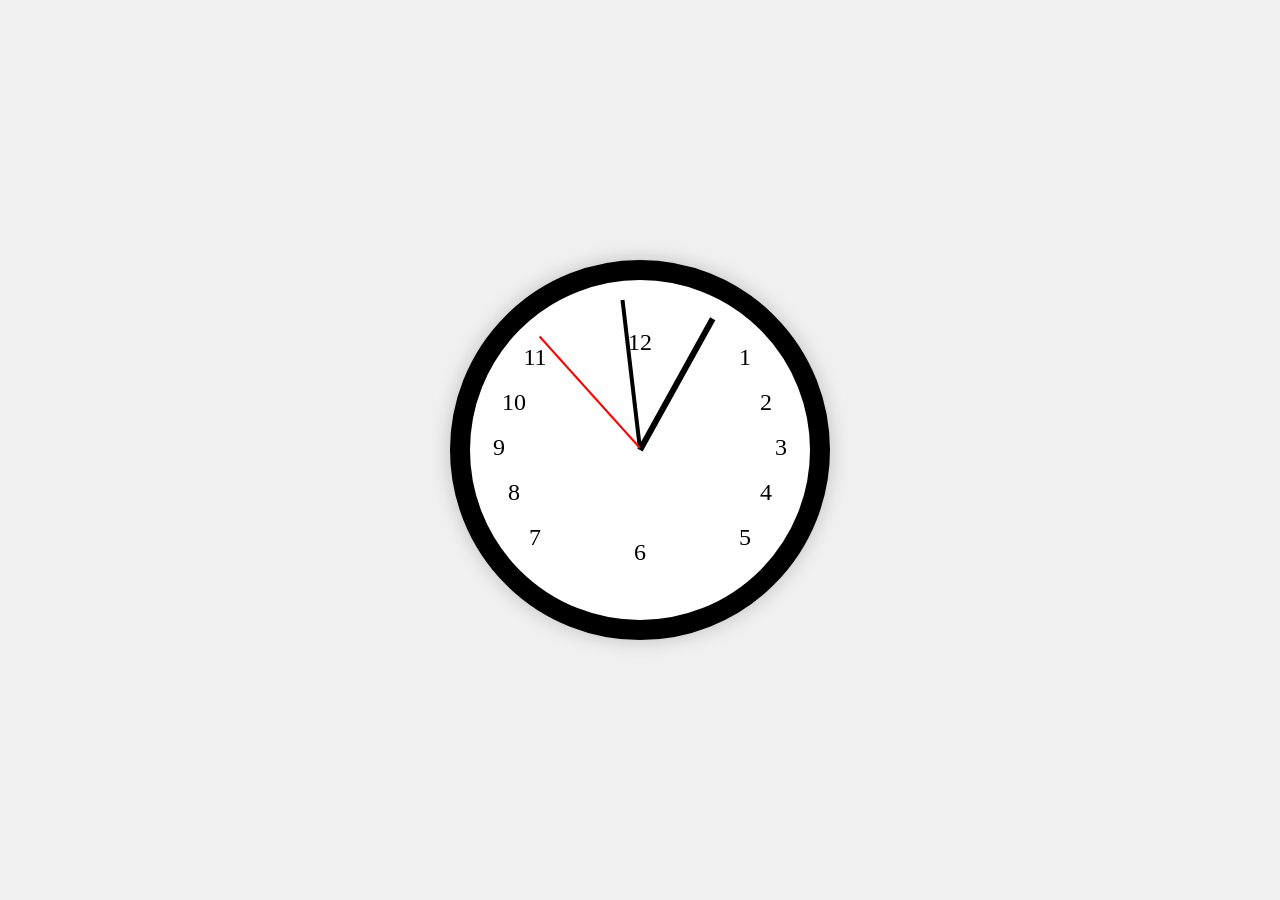
==== Analog-Clock/index.html @ b73c1699 "first commit" ====
<!DOCTYPE html>
<html lang="en">

<head>
    <meta charset="UTF-8">
    <meta name="viewport" content="width=device-width, initial-scale=1.0">
    <title>Analog Clock</title>
    <link rel="stylesheet" href="styles.css">
</head>

<body>
    <div class="clock">
       
        <div class="clock-face"> 
            <div class="number number1">1</div>   
            <div class="number number2">2</div>
            <div class="number number3">3</div>
            <div class="number number4">4</div>
            <div class="number number5">5</div>
            <div class="number number6">6</div>
            <div class="number number7">7</div>
            <div class="number number8">8</div>
            <div class="number number9">9</div>
            <div class="number number10">10</div>
            <div class="number number11">11</div>
            <div class="number number12">12</div>
            <div class="hand hour-hand"></div>
            <div class="hand minute-hand"></div>
            <div class="hand second-hand"></div>      
        </div>
    </div>
    <script src="script.js"></script>
</body>

</html>
---- Analog-Clock/styles.css ----
/* styles.css */
body {
    display: flex;
    justify-content: center;
    align-items: center;
    height: 100vh;
    background: #f0f0f0;
    margin: 0;
}

.clock {
    width: 300px;
    height: 300px;
    border: 20px solid rgb(0, 0, 0);
    border-radius: 400%;
    position: relative;
    padding: 20px;
    box-shadow: 0 0 20px rgba(0, 0, 0, 0.2);
    background: white;
}

.clock-face {
    position: relative;
    width: 100%;
    height: 100%;
    transform: translateY(-3px); /* Fix for the hands positioning */
}

.hand {
    width: 50%;
    background: black;
    position: absolute;
    top: 50%;
    transform-origin: 100%;
    transform: rotate(90deg);
    transition: all 0.05s;
    transition-timing-function: cubic-bezier(0.1, 2.7, 0.58, 1);
}

.hour-hand {
    height: 6px;
}

.minute-hand {
    height: 4px;
}

.second-hand {
    height: 2px;
    background: red;
}

.number {
    position: absolute;
    font-size: 24px;
    transform: translate(-50%, -50%);
}

.number1  { top: 20%; left: 85%; }
.number2  { top: 35%; left: 92%; }
.number3  { top: 50%; left: 97%; }
.number4  { top: 65%; left: 92%; }
.number5  { top: 80%; left: 85%; }
.number6  { top: 85%; left: 50%; }
.number7  { top: 80%; left: 15%; }
.number8  { top: 65%; left: 8%; }
.number9  { top: 50%; left: 3%; }
.number10 { top: 35%; left: 8%; }
.number11 { top: 20%; left: 15%; }
.number12 { top: 15%; left: 50%; }
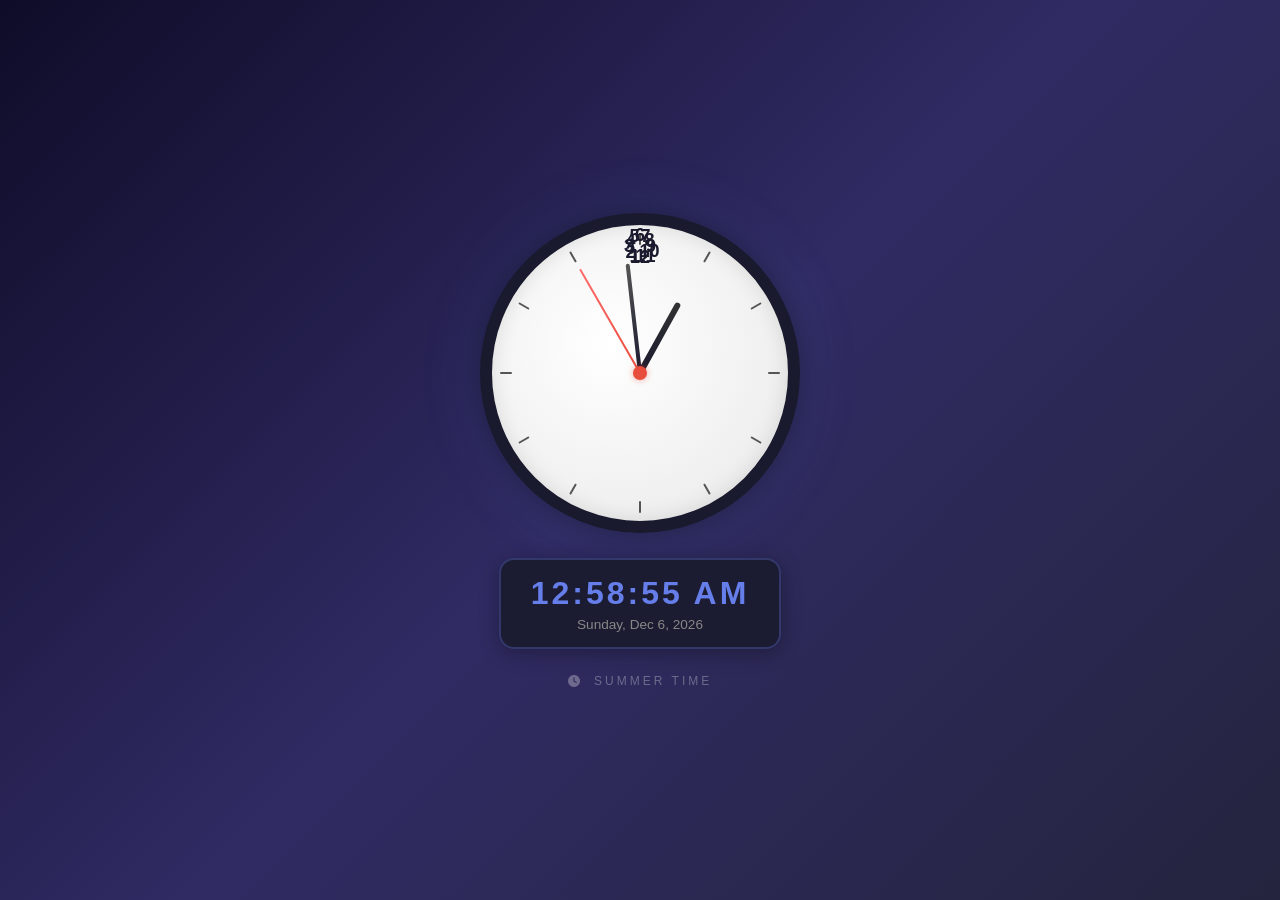
==== commit 86fe1e04: "Upgrade Analog-Clock with tick marks, digital display, responsive design, and remove .vscode" ====
--- a/Analog-Clock/index.html
+++ b/Analog-Clock/index.html
@@ -1,35 +1,66 @@
 <!DOCTYPE html>
 <html lang="en">
-
 <head>
     <meta charset="UTF-8">
     <meta name="viewport" content="width=device-width, initial-scale=1.0">
     <title>Analog Clock</title>
     <link rel="stylesheet" href="styles.css">
+    <link rel="stylesheet" href="https://cdnjs.cloudflare.com/ajax/libs/font-awesome/6.4.0/css/all.min.css">
 </head>
+<body>
+    <div class="clock-wrapper">
+        <div class="clock">
+            <div class="clock-face">
+                <!-- Tick marks -->
+                <div class="tick tick-hour" style="--i:0"></div>
+                <div class="tick tick-hour" style="--i:1"></div>
+                <div class="tick tick-hour" style="--i:2"></div>
+                <div class="tick tick-hour" style="--i:3"></div>
+                <div class="tick tick-hour" style="--i:4"></div>
+                <div class="tick tick-hour" style="--i:5"></div>
+                <div class="tick tick-hour" style="--i:6"></div>
+                <div class="tick tick-hour" style="--i:7"></div>
+                <div class="tick tick-hour" style="--i:8"></div>
+                <div class="tick tick-hour" style="--i:9"></div>
+                <div class="tick tick-hour" style="--i:10"></div>
+                <div class="tick tick-hour" style="--i:11"></div>
 
-<body>
-    <div class="clock">
-       
-        <div class="clock-face"> 
-            <div class="number number1">1</div>   
-            <div class="number number2">2</div>
-            <div class="number number3">3</div>
-            <div class="number number4">4</div>
-            <div class="number number5">5</div>
-            <div class="number number6">6</div>
-            <div class="number number7">7</div>
-            <div class="number number8">8</div>
-            <div class="number number9">9</div>
-            <div class="number number10">10</div>
-            <div class="number number11">11</div>
-            <div class="number number12">12</div>
-            <div class="hand hour-hand"></div>
-            <div class="hand minute-hand"></div>
-            <div class="hand second-hand"></div>      
+                <!-- Numbers -->
+                <div class="number" style="--i:0"><span>12</span></div>
+                <div class="number" style="--i:1"><span>1</span></div>
+                <div class="number" style="--i:2"><span>2</span></div>
+                <div class="number" style="--i:3"><span>3</span></div>
+                <div class="number" style="--i:4"><span>4</span></div>
+                <div class="number" style="--i:5"><span>5</span></div>
+                <div class="number" style="--i:6"><span>6</span></div>
+                <div class="number" style="--i:7"><span>7</span></div>
+                <div class="number" style="--i:8"><span>8</span></div>
+                <div class="number" style="--i:9"><span>9</span></div>
+                <div class="number" style="--i:10"><span>10</span></div>
+                <div class="number" style="--i:11"><span>11</span></div>
+
+                <!-- Hands -->
+                <div class="hand hour-hand"></div>
+                <div class="hand minute-hand"></div>
+                <div class="hand second-hand"></div>
+
+                <!-- Center dot -->
+                <div class="center-dot"></div>
+            </div>
+        </div>
+
+        <!-- Digital display -->
+        <div class="digital-display">
+            <div class="digital-time" id="digitalTime">00:00:00</div>
+            <div class="digital-date" id="digitalDate">Loading...</div>
+        </div>
+
+        <!-- Brand -->
+        <div class="brand">
+            <i class="fas fa-clock"></i> SUMMER TIME
         </div>
     </div>
+
     <script src="script.js"></script>
 </body>
-
 </html>
--- a/Analog-Clock/styles.css
+++ b/Analog-Clock/styles.css
@@ -1,70 +1,205 @@
-/* styles.css */
+* {
+    margin: 0;
+    padding: 0;
+    box-sizing: border-box;
+}
+
 body {
     display: flex;
     justify-content: center;
     align-items: center;
-    height: 100vh;
-    background: #f0f0f0;
-    margin: 0;
-}
-
+    min-height: 100vh;
+    background: linear-gradient(135deg, #0f0c29, #302b63, #24243e);
+    font-family: 'Segoe UI', Arial, sans-serif;
+    overflow: hidden;
+}
+
+.clock-wrapper {
+    display: flex;
+    flex-direction: column;
+    align-items: center;
+    gap: 25px;
+}
+
+/* ===== Clock Face ===== */
 .clock {
-    width: 300px;
-    height: 300px;
-    border: 20px solid rgb(0, 0, 0);
-    border-radius: 400%;
+    width: 320px;
+    height: 320px;
+    border-radius: 50%;
+    background: radial-gradient(circle at 40% 40%, #ffffff, #e8e8e8);
+    border: 12px solid #1a1a2e;
     position: relative;
-    padding: 20px;
-    box-shadow: 0 0 20px rgba(0, 0, 0, 0.2);
-    background: white;
+    box-shadow:
+        0 0 30px rgba(0, 0, 0, 0.4),
+        0 0 60px rgba(102, 126, 234, 0.2),
+        inset 0 0 20px rgba(0, 0, 0, 0.1);
 }
 
 .clock-face {
     position: relative;
     width: 100%;
     height: 100%;
-    transform: translateY(-3px); /* Fix for the hands positioning */
-}
-
+    border-radius: 50%;
+}
+
+/* ===== Tick Marks ===== */
+.tick {
+    position: absolute;
+    top: 0;
+    left: 50%;
+    width: 2px;
+    height: 100%;
+    transform-origin: center center;
+    transform: translateX(-50%) rotate(calc(var(--i) * 30deg));
+}
+
+.tick::before {
+    content: '';
+    position: absolute;
+    top: 8px;
+    left: 50%;
+    transform: translateX(-50%);
+    width: 2px;
+    height: 12px;
+    background: #555;
+    border-radius: 2px;
+}
+
+/* ===== Numbers ===== */
+.number {
+    position: absolute;
+    top: 50%;
+    left: 50%;
+    width: 100%;
+    height: 100%;
+    display: flex;
+    justify-content: center;
+    transform-origin: center center;
+    transform: translate(-50%, -50%) rotate(calc(var(--i) * 30deg));
+}
+
+.number span {
+    display: block;
+    margin-top: 22px;
+    font-size: 18px;
+    font-weight: 700;
+    color: #1a1a2e;
+    transform: rotate(calc(var(--i) * -30deg));
+    user-select: none;
+}
+
+/* ===== Hands ===== */
 .hand {
-    width: 50%;
-    background: black;
+    position: absolute;
+    bottom: 50%;
+    left: 50%;
+    transform-origin: bottom center;
+    border-radius: 4px;
+}
+
+.hour-hand {
+    width: 6px;
+    height: 80px;
+    background: linear-gradient(to top, #1a1a2e, #333);
+    margin-left: -3px;
+    z-index: 3;
+    transition: none;
+}
+
+.minute-hand {
+    width: 4px;
+    height: 110px;
+    background: linear-gradient(to top, #1a1a2e, #555);
+    margin-left: -2px;
+    z-index: 4;
+    transition: none;
+}
+
+.second-hand {
+    width: 2px;
+    height: 120px;
+    background: linear-gradient(to top, #e74c3c, #ff6b6b);
+    margin-left: -1px;
+    z-index: 5;
+    transition: none;
+}
+
+/* ===== Center Dot ===== */
+.center-dot {
     position: absolute;
     top: 50%;
-    transform-origin: 100%;
-    transform: rotate(90deg);
-    transition: all 0.05s;
-    transition-timing-function: cubic-bezier(0.1, 2.7, 0.58, 1);
-}
-
-.hour-hand {
-    height: 6px;
-}
-
-.minute-hand {
-    height: 4px;
-}
-
-.second-hand {
-    height: 2px;
-    background: red;
-}
-
-.number {
-    position: absolute;
-    font-size: 24px;
+    left: 50%;
+    width: 14px;
+    height: 14px;
+    background: #e74c3c;
+    border-radius: 50%;
     transform: translate(-50%, -50%);
-}
-
-.number1  { top: 20%; left: 85%; }
-.number2  { top: 35%; left: 92%; }
-.number3  { top: 50%; left: 97%; }
-.number4  { top: 65%; left: 92%; }
-.number5  { top: 80%; left: 85%; }
-.number6  { top: 85%; left: 50%; }
-.number7  { top: 80%; left: 15%; }
-.number8  { top: 65%; left: 8%; }
-.number9  { top: 50%; left: 3%; }
-.number10 { top: 35%; left: 8%; }
-.number11 { top: 20%; left: 15%; }
-.number12 { top: 15%; left: 50%; }
+    z-index: 10;
+    box-shadow: 0 0 6px rgba(231, 76, 60, 0.5);
+}
+
+/* ===== Digital Display ===== */
+.digital-display {
+    background: rgba(26, 26, 46, 0.9);
+    border: 2px solid rgba(102, 126, 234, 0.3);
+    border-radius: 15px;
+    padding: 15px 30px;
+    text-align: center;
+    backdrop-filter: blur(10px);
+    box-shadow: 0 4px 20px rgba(0, 0, 0, 0.3);
+}
+
+.digital-time {
+    font-size: 2em;
+    font-weight: 700;
+    color: #667eea;
+    letter-spacing: 3px;
+    font-variant-numeric: tabular-nums;
+}
+
+.digital-date {
+    font-size: 0.85em;
+    color: #888;
+    margin-top: 5px;
+}
+
+/* ===== Brand ===== */
+.brand {
+    color: rgba(255, 255, 255, 0.3);
+    font-size: 0.75em;
+    letter-spacing: 3px;
+    text-transform: uppercase;
+}
+
+.brand i {
+    margin-right: 5px;
+}
+
+/* ===== Responsive ===== */
+@media (max-width: 400px) {
+    .clock {
+        width: 260px;
+        height: 260px;
+    }
+
+    .hour-hand {
+        height: 65px;
+    }
+
+    .minute-hand {
+        height: 90px;
+    }
+
+    .second-hand {
+        height: 100px;
+    }
+
+    .number span {
+        font-size: 15px;
+        margin-top: 18px;
+    }
+
+    .digital-time {
+        font-size: 1.6em;
+    }
+}
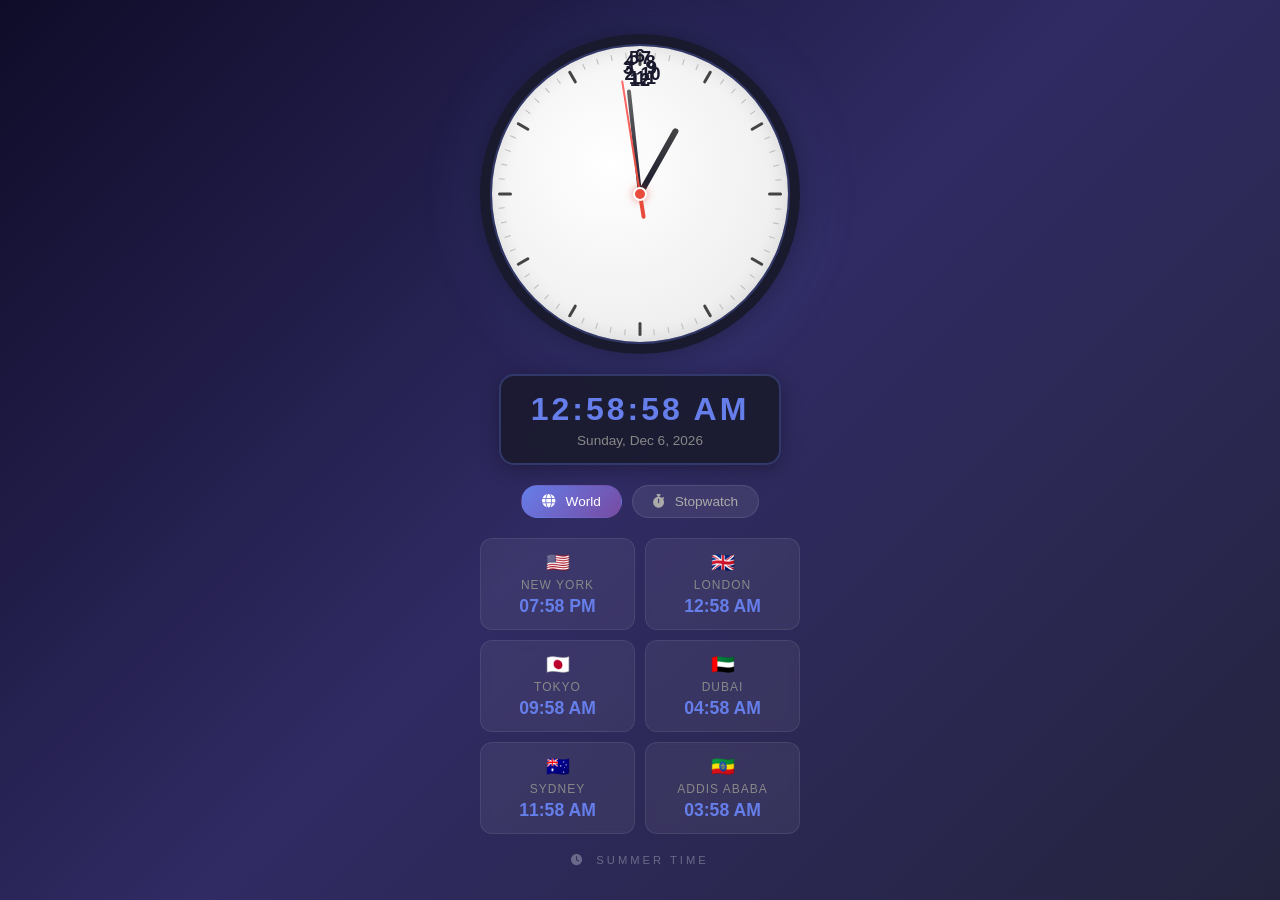
==== commit d909a01c: "Upgrade Analog-Clock with minute ticks, stopwatch, world clocks + Upgrade Calculator with history, k" ====
--- a/Analog-Clock/index.html
+++ b/Analog-Clock/index.html
@@ -11,41 +11,20 @@
     <div class="clock-wrapper">
         <div class="clock">
             <div class="clock-face">
-                <!-- Tick marks -->
-                <div class="tick tick-hour" style="--i:0"></div>
-                <div class="tick tick-hour" style="--i:1"></div>
-                <div class="tick tick-hour" style="--i:2"></div>
-                <div class="tick tick-hour" style="--i:3"></div>
-                <div class="tick tick-hour" style="--i:4"></div>
-                <div class="tick tick-hour" style="--i:5"></div>
-                <div class="tick tick-hour" style="--i:6"></div>
-                <div class="tick tick-hour" style="--i:7"></div>
-                <div class="tick tick-hour" style="--i:8"></div>
-                <div class="tick tick-hour" style="--i:9"></div>
-                <div class="tick tick-hour" style="--i:10"></div>
-                <div class="tick tick-hour" style="--i:11"></div>
-
+                <!-- Minute ticks (generated by JS) -->
+                <div id="minuteTicks"></div>
+                <!-- Hour ticks -->
+                <div id="hourTicks"></div>
                 <!-- Numbers -->
-                <div class="number" style="--i:0"><span>12</span></div>
-                <div class="number" style="--i:1"><span>1</span></div>
-                <div class="number" style="--i:2"><span>2</span></div>
-                <div class="number" style="--i:3"><span>3</span></div>
-                <div class="number" style="--i:4"><span>4</span></div>
-                <div class="number" style="--i:5"><span>5</span></div>
-                <div class="number" style="--i:6"><span>6</span></div>
-                <div class="number" style="--i:7"><span>7</span></div>
-                <div class="number" style="--i:8"><span>8</span></div>
-                <div class="number" style="--i:9"><span>9</span></div>
-                <div class="number" style="--i:10"><span>10</span></div>
-                <div class="number" style="--i:11"><span>11</span></div>
-
+                <div id="numbers"></div>
                 <!-- Hands -->
-                <div class="hand hour-hand"></div>
-                <div class="hand minute-hand"></div>
-                <div class="hand second-hand"></div>
-
+                <div class="hand hour-hand" id="hourHand"></div>
+                <div class="hand minute-hand" id="minuteHand"></div>
+                <div class="hand second-hand" id="secondHand"></div>
                 <!-- Center dot -->
                 <div class="center-dot"></div>
+                <!-- Glow ring -->
+                <div class="glow-ring"></div>
             </div>
         </div>
 
@@ -53,6 +32,28 @@
         <div class="digital-display">
             <div class="digital-time" id="digitalTime">00:00:00</div>
             <div class="digital-date" id="digitalDate">Loading...</div>
+        </div>
+
+        <!-- Tabs: World Clock | Stopwatch -->
+        <div class="tabs">
+            <button class="tab active" data-tab="world"><i class="fas fa-globe"></i> World</button>
+            <button class="tab" data-tab="stopwatch"><i class="fas fa-stopwatch"></i> Stopwatch</button>
+        </div>
+
+        <!-- World Clock -->
+        <div class="panel" id="worldPanel">
+            <div class="world-clock" id="worldClocks"></div>
+        </div>
+
+        <!-- Stopwatch -->
+        <div class="panel hidden" id="stopwatchPanel">
+            <div class="stopwatch-display" id="stopwatchDisplay">00:00:00.000</div>
+            <div class="stopwatch-buttons">
+                <button class="sw-btn sw-start" id="swStart"><i class="fas fa-play"></i></button>
+                <button class="sw-btn sw-lap" id="swLap" disabled><i class="fas fa-flag"></i></button>
+                <button class="sw-btn sw-reset" id="swReset" disabled><i class="fas fa-redo"></i></button>
+            </div>
+            <div class="laps" id="laps"></div>
         </div>
 
         <!-- Brand -->
--- a/Analog-Clock/styles.css
+++ b/Analog-Clock/styles.css
@@ -11,14 +11,15 @@
     min-height: 100vh;
     background: linear-gradient(135deg, #0f0c29, #302b63, #24243e);
     font-family: 'Segoe UI', Arial, sans-serif;
-    overflow: hidden;
+    overflow-x: hidden;
 }
 
 .clock-wrapper {
     display: flex;
     flex-direction: column;
     align-items: center;
-    gap: 25px;
+    gap: 20px;
+    padding: 20px;
 }
 
 /* ===== Clock Face ===== */
@@ -33,6 +34,29 @@
         0 0 30px rgba(0, 0, 0, 0.4),
         0 0 60px rgba(102, 126, 234, 0.2),
         inset 0 0 20px rgba(0, 0, 0, 0.1);
+    animation: clockPulse 3s ease-in-out infinite;
+}
+
+@keyframes clockPulse {
+    0%, 100% { box-shadow: 0 0 30px rgba(0,0,0,0.4), 0 0 60px rgba(102,126,234,0.2), inset 0 0 20px rgba(0,0,0,0.1); }
+    50% { box-shadow: 0 0 30px rgba(0,0,0,0.4), 0 0 80px rgba(102,126,234,0.35), inset 0 0 20px rgba(0,0,0,0.1); }
+}
+
+.glow-ring {
+    position: absolute;
+    top: -2px;
+    left: -2px;
+    right: -2px;
+    bottom: -2px;
+    border-radius: 50%;
+    border: 2px solid rgba(102, 126, 234, 0.3);
+    pointer-events: none;
+    animation: ringGlow 4s ease-in-out infinite;
+}
+
+@keyframes ringGlow {
+    0%, 100% { border-color: rgba(102,126,234,0.2); }
+    50% { border-color: rgba(102,126,234,0.5); }
 }
 
 .clock-face {
@@ -42,8 +66,31 @@
     border-radius: 50%;
 }
 
-/* ===== Tick Marks ===== */
-.tick {
+/* ===== Minute Ticks ===== */
+.minute-tick {
+    position: absolute;
+    top: 0;
+    left: 50%;
+    width: 1px;
+    height: 100%;
+    transform-origin: center center;
+    transform: translateX(-50%) rotate(calc(var(--i) * 6deg));
+    pointer-events: none;
+}
+
+.minute-tick::before {
+    content: '';
+    position: absolute;
+    top: 6px;
+    left: 50%;
+    transform: translateX(-50%);
+    width: 1px;
+    height: 6px;
+    background: #bbb;
+}
+
+/* ===== Hour Ticks ===== */
+.hour-tick {
     position: absolute;
     top: 0;
     left: 50%;
@@ -51,17 +98,18 @@
     height: 100%;
     transform-origin: center center;
     transform: translateX(-50%) rotate(calc(var(--i) * 30deg));
-}
-
-.tick::before {
+    pointer-events: none;
+}
+
+.hour-tick::before {
     content: '';
     position: absolute;
-    top: 8px;
+    top: 6px;
     left: 50%;
     transform: translateX(-50%);
-    width: 2px;
-    height: 12px;
-    background: #555;
+    width: 3px;
+    height: 14px;
+    background: #444;
     border-radius: 2px;
 }
 
@@ -74,13 +122,14 @@
     height: 100%;
     display: flex;
     justify-content: center;
+    pointer-events: none;
     transform-origin: center center;
     transform: translate(-50%, -50%) rotate(calc(var(--i) * 30deg));
 }
 
 .number span {
     display: block;
-    margin-top: 22px;
+    margin-top: 24px;
     font-size: 18px;
     font-weight: 700;
     color: #1a1a2e;
@@ -99,29 +148,38 @@
 
 .hour-hand {
     width: 6px;
-    height: 80px;
-    background: linear-gradient(to top, #1a1a2e, #333);
+    height: 75px;
+    background: linear-gradient(to top, #1a1a2e, #444);
     margin-left: -3px;
     z-index: 3;
-    transition: none;
 }
 
 .minute-hand {
     width: 4px;
-    height: 110px;
-    background: linear-gradient(to top, #1a1a2e, #555);
+    height: 105px;
+    background: linear-gradient(to top, #1a1a2e, #666);
     margin-left: -2px;
     z-index: 4;
-    transition: none;
 }
 
 .second-hand {
     width: 2px;
-    height: 120px;
+    height: 115px;
     background: linear-gradient(to top, #e74c3c, #ff6b6b);
     margin-left: -1px;
     z-index: 5;
-    transition: none;
+}
+
+.second-hand::after {
+    content: '';
+    position: absolute;
+    bottom: -25px;
+    left: 50%;
+    transform: translateX(-50%);
+    width: 4px;
+    height: 30px;
+    background: #e74c3c;
+    border-radius: 2px;
 }
 
 /* ===== Center Dot ===== */
@@ -135,7 +193,8 @@
     border-radius: 50%;
     transform: translate(-50%, -50%);
     z-index: 10;
-    box-shadow: 0 0 6px rgba(231, 76, 60, 0.5);
+    box-shadow: 0 0 8px rgba(231, 76, 60, 0.6);
+    border: 2px solid #fff;
 }
 
 /* ===== Digital Display ===== */
@@ -163,16 +222,206 @@
     margin-top: 5px;
 }
 
+/* ===== Tabs ===== */
+.tabs {
+    display: flex;
+    gap: 10px;
+}
+
+.tab {
+    background: rgba(255, 255, 255, 0.08);
+    border: 1px solid rgba(255, 255, 255, 0.1);
+    color: #aaa;
+    padding: 8px 20px;
+    border-radius: 25px;
+    cursor: pointer;
+    font-size: 0.85em;
+    transition: all 0.3s;
+    font-family: inherit;
+}
+
+.tab:hover {
+    background: rgba(255, 255, 255, 0.15);
+    color: #fff;
+}
+
+.tab.active {
+    background: linear-gradient(135deg, #667eea, #764ba2);
+    color: #fff;
+    border-color: transparent;
+}
+
+.tab i {
+    margin-right: 6px;
+}
+
+/* ===== Panels ===== */
+.panel {
+    width: 100%;
+    max-width: 360px;
+}
+
+.panel.hidden {
+    display: none;
+}
+
+/* ===== World Clock ===== */
+.world-clock {
+    display: grid;
+    grid-template-columns: 1fr 1fr;
+    gap: 10px;
+}
+
+.world-city {
+    background: rgba(255, 255, 255, 0.06);
+    border: 1px solid rgba(255, 255, 255, 0.08);
+    border-radius: 12px;
+    padding: 12px;
+    text-align: center;
+    backdrop-filter: blur(5px);
+    transition: transform 0.2s, border-color 0.3s;
+}
+
+.world-city:hover {
+    transform: translateY(-2px);
+    border-color: rgba(102, 126, 234, 0.4);
+}
+
+.world-city .city-name {
+    font-size: 0.75em;
+    color: #888;
+    margin-bottom: 4px;
+    text-transform: uppercase;
+    letter-spacing: 1px;
+}
+
+.world-city .city-time {
+    font-size: 1.1em;
+    font-weight: 700;
+    color: #667eea;
+    font-variant-numeric: tabular-nums;
+}
+
+.world-city .city-flag {
+    font-size: 1.2em;
+    margin-bottom: 4px;
+}
+
+/* ===== Stopwatch ===== */
+.stopwatch-display {
+    font-size: 2.2em;
+    font-weight: 700;
+    color: #667eea;
+    text-align: center;
+    padding: 15px;
+    background: rgba(255, 255, 255, 0.06);
+    border: 1px solid rgba(255, 255, 255, 0.08);
+    border-radius: 12px;
+    font-variant-numeric: tabular-nums;
+    letter-spacing: 2px;
+    margin-bottom: 12px;
+}
+
+.stopwatch-buttons {
+    display: flex;
+    justify-content: center;
+    gap: 12px;
+}
+
+.sw-btn {
+    width: 50px;
+    height: 50px;
+    border-radius: 50%;
+    border: none;
+    cursor: pointer;
+    font-size: 1.1em;
+    color: #fff;
+    transition: transform 0.2s, opacity 0.2s, box-shadow 0.2s;
+    display: flex;
+    justify-content: center;
+    align-items: center;
+}
+
+.sw-btn:hover:not(:disabled) {
+    transform: scale(1.1);
+}
+
+.sw-btn:disabled {
+    opacity: 0.3;
+    cursor: not-allowed;
+}
+
+.sw-start {
+    background: linear-gradient(135deg, #27ae60, #2ecc71);
+    box-shadow: 0 4px 15px rgba(39, 174, 96, 0.4);
+}
+
+.sw-lap {
+    background: linear-gradient(135deg, #2980b9, #3498db);
+    box-shadow: 0 4px 15px rgba(41, 128, 185, 0.4);
+}
+
+.sw-reset {
+    background: linear-gradient(135deg, #c0392b, #e74c3c);
+    box-shadow: 0 4px 15px rgba(192, 57, 43, 0.4);
+}
+
+.laps {
+    margin-top: 12px;
+    max-height: 150px;
+    overflow-y: auto;
+}
+
+.lap-item {
+    display: flex;
+    justify-content: space-between;
+    padding: 8px 12px;
+    background: rgba(255, 255, 255, 0.04);
+    border-radius: 8px;
+    margin-bottom: 4px;
+    font-size: 0.85em;
+    color: #aaa;
+    animation: fadeIn 0.3s ease-out;
+}
+
+@keyframes fadeIn {
+    from { opacity: 0; transform: translateY(-5px); }
+    to { opacity: 1; transform: translateY(0); }
+}
+
+.lap-item .lap-num {
+    color: #667eea;
+    font-weight: 600;
+}
+
+.lap-item .lap-time {
+    font-variant-numeric: tabular-nums;
+}
+
 /* ===== Brand ===== */
 .brand {
     color: rgba(255, 255, 255, 0.3);
-    font-size: 0.75em;
+    font-size: 0.7em;
     letter-spacing: 3px;
     text-transform: uppercase;
 }
 
 .brand i {
     margin-right: 5px;
+}
+
+/* ===== Scrollbar ===== */
+.laps::-webkit-scrollbar {
+    width: 4px;
+}
+
+.laps::-webkit-scrollbar-track {
+    background: transparent;
+}
+
+.laps::-webkit-scrollbar-thumb {
+    background: rgba(102, 126, 234, 0.3);
+    border-radius: 2px;
 }
 
 /* ===== Responsive ===== */
@@ -182,24 +431,13 @@
         height: 260px;
     }
 
-    .hour-hand {
-        height: 65px;
-    }
-
-    .minute-hand {
-        height: 90px;
-    }
-
-    .second-hand {
-        height: 100px;
-    }
-
-    .number span {
-        font-size: 15px;
-        margin-top: 18px;
-    }
-
-    .digital-time {
-        font-size: 1.6em;
-    }
-}
+    .hour-hand { height: 60px; }
+    .minute-hand { height: 85px; }
+    .second-hand { height: 95px; }
+    .second-hand::after { bottom: -20px; height: 25px; }
+
+    .number span { font-size: 15px; margin-top: 18px; }
+    .digital-time { font-size: 1.6em; }
+    .stopwatch-display { font-size: 1.8em; }
+    .world-clock { grid-template-columns: 1fr; }
+}
